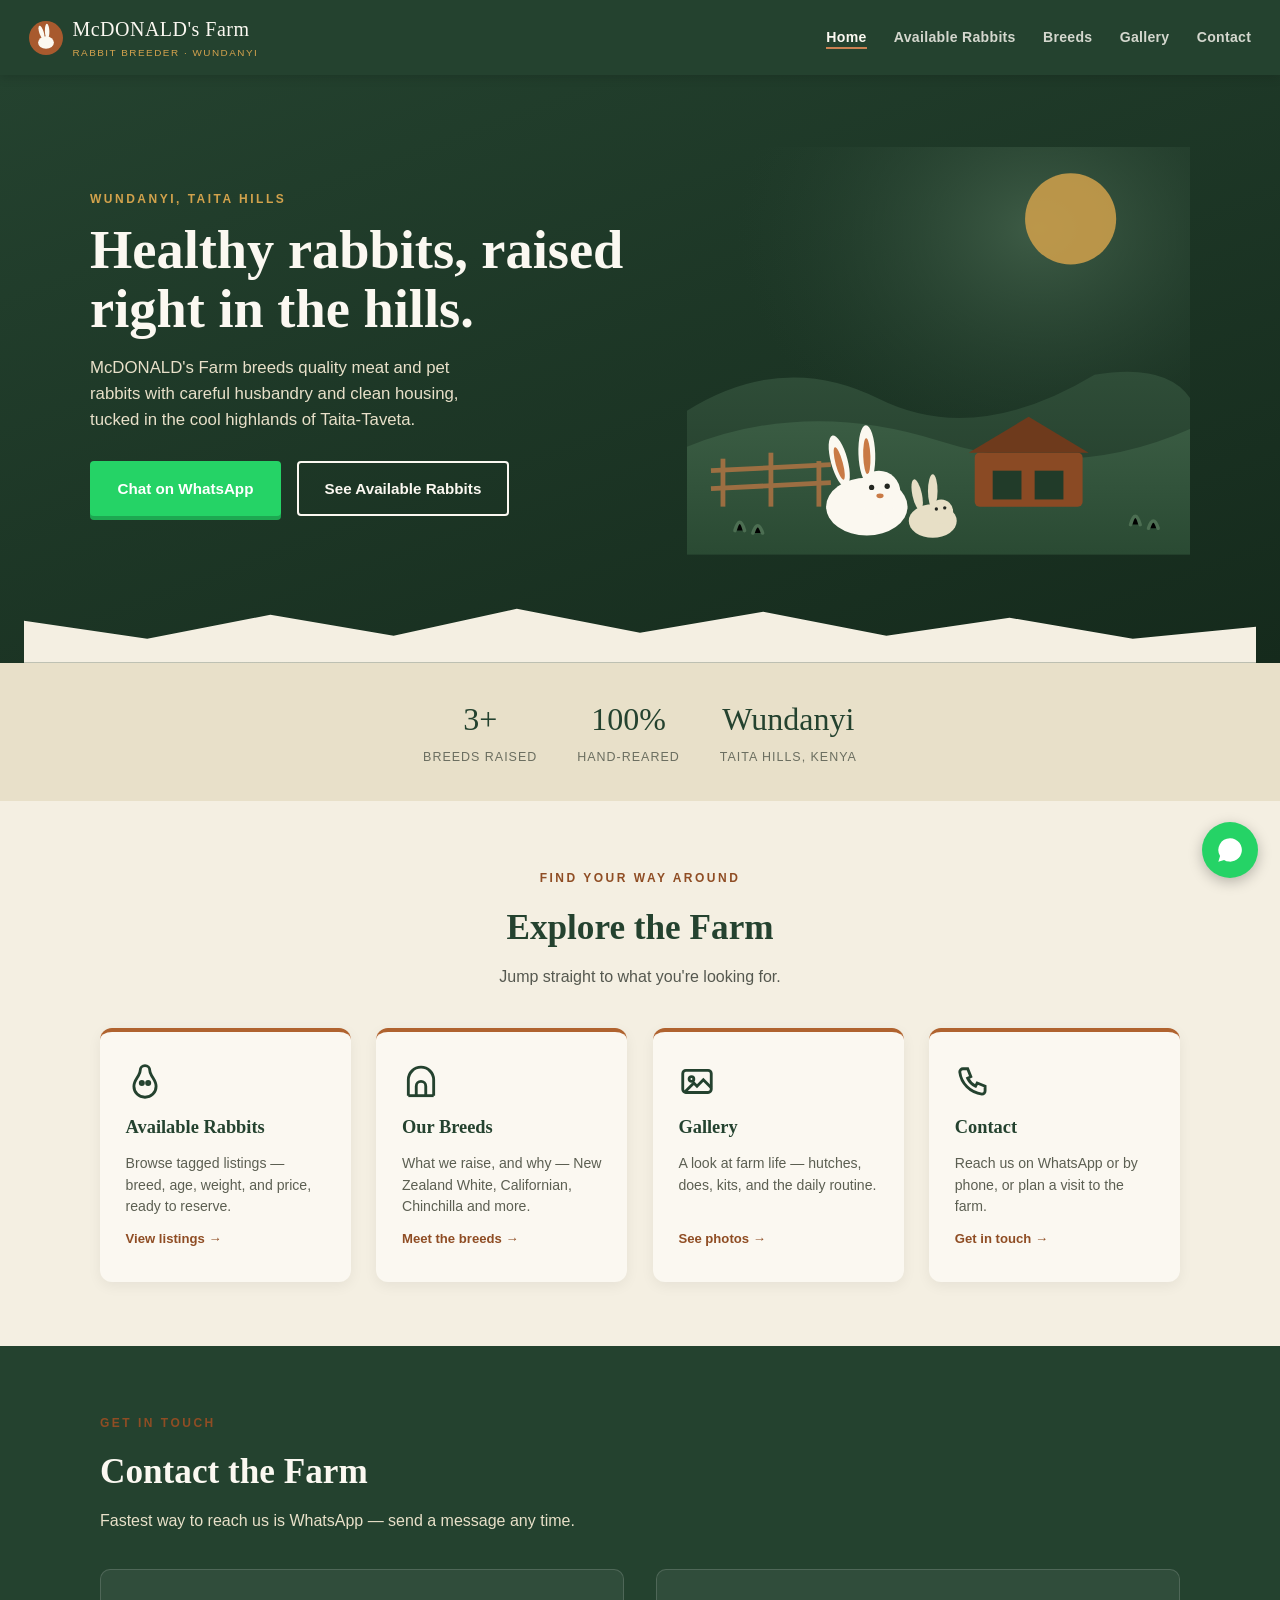
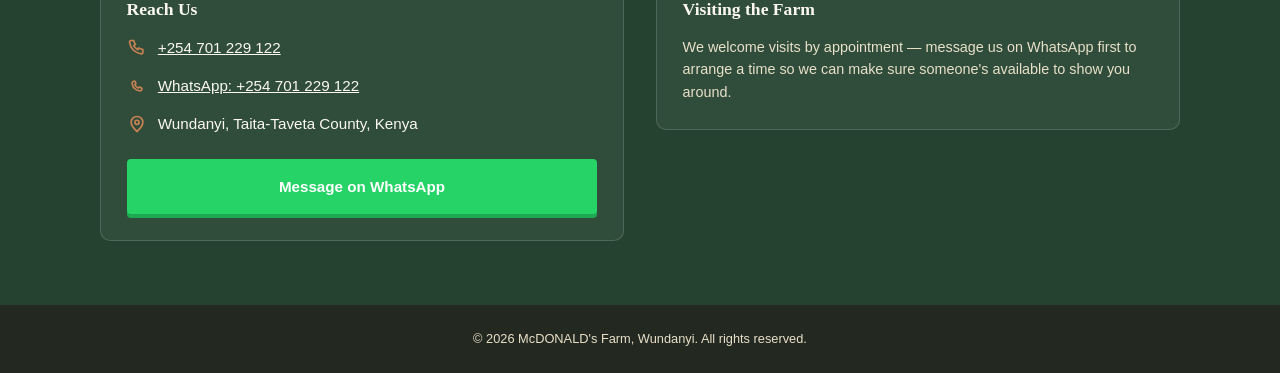
==== index.html @ 30306b2a "Add files via upload" ====
<!DOCTYPE html>
<html lang="en">
<head>
<meta charset="UTF-8">
<meta name="viewport" content="width=device-width, initial-scale=1.0">
<title>McDONALD's Farm — Rabbit Breeder, Wundanyi</title>
<link rel="stylesheet" href="styles.css">
</head>
<body>

<header>
  <a class="brand" href="index.html">
    <svg class="mark" viewBox="0 0 60 60" xmlns="http://www.w3.org/2000/svg">
      <circle cx="30" cy="30" r="30" fill="#A85A2E"/>
      <ellipse cx="30" cy="38" rx="14" ry="11" fill="#FBF8F0"/>
      <ellipse cx="22" cy="20" rx="4" ry="12" fill="#FBF8F0" transform="rotate(-18 22 20)"/>
      <ellipse cx="32" cy="18" rx="4" ry="13" fill="#FBF8F0" transform="rotate(-2 32 18)"/>
    </svg>
    <span>McDONALD's Farm<small>Rabbit Breeder · Wundanyi</small></span>
  </a>
  <button class="nav-toggle" id="navToggle" aria-label="Toggle menu">&#9776;</button>
  <nav>
    <ul id="navList">
      <li><a href="index.html" class="active">Home</a></li>
      <li><a href="rabbits.html">Available Rabbits</a></li>
      <li><a href="breeds.html">Breeds</a></li>
      <li><a href="gallery.html">Gallery</a></li>
      <li><a href="#contact">Contact</a></li>
    </ul>
  </nav>
</header>

<section class="hero">
  <div class="hero-inner">
    <div>
      <div class="eyebrow" style="color:#D2A24C;">Wundanyi, Taita Hills</div>
      <h1>Healthy rabbits, raised right in the hills.</h1>
      <p class="lede">McDONALD's Farm breeds quality meat and pet rabbits with careful husbandry and clean housing, tucked in the cool highlands of Taita-Taveta.</p>
      <div style="display:flex; gap:1rem; flex-wrap:wrap;">
        <a class="btn btn-whatsapp" href="https://wa.me/254701229122" target="_blank" rel="noopener">Chat on WhatsApp</a>
        <a class="btn btn-outline" href="rabbits.html">See Available Rabbits</a>
      </div>
    </div>

    <div class="hero-scene">
      <svg viewBox="0 0 420 340" xmlns="http://www.w3.org/2000/svg">
        <!-- sky glow -->
        <defs>
          <radialGradient id="glow" cx="70%" cy="20%" r="60%">
            <stop offset="0%" stop-color="#3E5C46"/>
            <stop offset="100%" stop-color="#25402F" stop-opacity="0"/>
          </radialGradient>
          <linearGradient id="hillA" x1="0" y1="0" x2="0" y2="1">
            <stop offset="0%" stop-color="#2F4D38"/>
            <stop offset="100%" stop-color="#213B29"/>
          </linearGradient>
          <linearGradient id="hillB" x1="0" y1="0" x2="0" y2="1">
            <stop offset="0%" stop-color="#3A5C43"/>
            <stop offset="100%" stop-color="#2A4A33"/>
          </linearGradient>
        </defs>
        <rect width="420" height="340" fill="url(#glow)"/>
        <!-- sun -->
        <circle cx="320" cy="60" r="38" fill="#D2A24C" opacity="0.85"/>
        <!-- hills -->
        <path d="M0 220 Q80 170 160 210 T340 190 Q400 180 420 210 L420 340 L0 340 Z" fill="url(#hillA)"/>
        <path d="M0 250 Q100 210 210 245 T420 235 L420 340 L0 340 Z" fill="url(#hillB)"/>
        <!-- fence -->
        <g stroke="#C97A45" stroke-width="4" opacity="0.7">
          <line x1="30" y1="300" x2="30" y2="260"/>
          <line x1="70" y1="300" x2="70" y2="255"/>
          <line x1="110" y1="300" x2="110" y2="262"/>
          <line x1="20" y1="270" x2="120" y2="265"/>
          <line x1="20" y1="285" x2="120" y2="280"/>
        </g>
        <!-- hutch -->
        <g>
          <rect x="240" y="255" width="90" height="45" rx="4" fill="#8A4A24"/>
          <polygon points="235,255 285,225 335,255" fill="#6E3A1C"/>
          <rect x="255" y="270" width="24" height="24" fill="#213B29"/>
          <rect x="290" y="270" width="24" height="24" fill="#213B29"/>
        </g>
        <!-- rabbit family -->
        <g>
          <ellipse cx="150" cy="300" rx="34" ry="24" fill="#FBF8F0"/>
          <ellipse cx="127" cy="262" rx="7" ry="22" fill="#FBF8F0" transform="rotate(-15 127 262)"/>
          <ellipse cx="150" cy="256" rx="7" ry="24" fill="#FBF8F0" transform="rotate(-2 150 256)"/>
          <ellipse cx="127" cy="264" rx="3" ry="14" fill="#C97A45" transform="rotate(-15 127 264)"/>
          <ellipse cx="150" cy="258" rx="3" ry="15" fill="#C97A45" transform="rotate(-2 150 258)"/>
          <circle cx="160" cy="288" r="18" fill="#FBF8F0"/>
          <circle cx="154" cy="284" r="2.2" fill="#242721"/>
          <circle cx="167" cy="283" r="2.2" fill="#242721"/>
          <ellipse cx="161" cy="291" rx="3" ry="2" fill="#C97A45"/>
        </g>
        <g>
          <ellipse cx="205" cy="312" rx="20" ry="14" fill="#E7DFC6"/>
          <ellipse cx="192" cy="290" rx="4" ry="13" fill="#E7DFC6" transform="rotate(-12 192 290)"/>
          <ellipse cx="205" cy="287" rx="4" ry="14" fill="#E7DFC6" transform="rotate(0 205 287)"/>
          <circle cx="212" cy="304" r="10" fill="#E7DFC6"/>
          <circle cx="208" cy="302" r="1.4" fill="#242721"/>
          <circle cx="215" cy="301" r="1.4" fill="#242721"/>
        </g>
        <!-- grass tufts -->
        <g stroke="#4C6E52" stroke-width="3" stroke-linecap="round">
          <path d="M40 320 q4 -14 8 0"/>
          <path d="M55 322 q4 -12 8 0"/>
          <path d="M370 315 q4 -14 8 0"/>
          <path d="M385 318 q4 -12 8 0"/>
        </g>
      </svg>
    </div>
  </div>
  <div class="hero-wave"></div>
</section>

<div class="stat-strip">
  <div class="stat"><span class="num">3+</span><span class="label">Breeds Raised</span></div>
  <div class="stat"><span class="num">100%</span><span class="label">Hand-Reared</span></div>
  <div class="stat"><span class="num">Wundanyi</span><span class="label">Taita Hills, Kenya</span></div>
</div>

<section>
  <div class="section-inner">
    <div class="section-head" style="margin:0 auto 2.4rem; text-align:center; max-width:60ch;">
      <div class="eyebrow">Find Your Way Around</div>
      <h2>Explore the Farm</h2>
      <p>Jump straight to what you're looking for.</p>
    </div>
    <div class="sitemap-grid">
      <a class="map-card" href="rabbits.html">
        <svg class="icon" viewBox="0 0 24 24" fill="none" stroke="currentColor" stroke-width="1.8"><path d="M12 21c-4 0-7-3-7-7 0-3 2-5 3-7 .5-1 1-2 1-3a3 3 0 0 1 6 0c0 1 .5 2 1 3 1 2 3 4 3 7 0 4-3 7-7 7z"/><circle cx="10" cy="12" r="1"/><circle cx="14" cy="12" r="1"/></svg>
        <h3>Available Rabbits</h3>
        <p>Browse tagged listings — breed, age, weight, and price, ready to reserve.</p>
        <span class="goto">View listings &rarr;</span>
      </a>
      <a class="map-card" href="breeds.html">
        <svg class="icon" viewBox="0 0 24 24" fill="none" stroke="currentColor" stroke-width="1.8"><path d="M4 20V10a8 8 0 0 1 16 0v10"/><path d="M4 20h16"/><path d="M9 20v-6a3 3 0 0 1 6 0v6"/></svg>
        <h3>Our Breeds</h3>
        <p>What we raise, and why — New Zealand White, Californian, Chinchilla and more.</p>
        <span class="goto">Meet the breeds &rarr;</span>
      </a>
      <a class="map-card" href="gallery.html">
        <svg class="icon" viewBox="0 0 24 24" fill="none" stroke="currentColor" stroke-width="1.8"><rect x="3" y="4" width="18" height="14" rx="2"/><circle cx="8.5" cy="9.5" r="1.5"/><path d="M21 15l-5-5-4 4-2-2-6 6"/></svg>
        <h3>Gallery</h3>
        <p>A look at farm life — hutches, does, kits, and the daily routine.</p>
        <span class="goto">See photos &rarr;</span>
      </a>
      <a class="map-card" href="#contact">
        <svg class="icon" viewBox="0 0 24 24" fill="none" stroke="currentColor" stroke-width="1.8"><path d="M3 5a2 2 0 0 1 2-2h3l2 5-2 1a11 11 0 0 0 5 5l1-2 5 2v3a2 2 0 0 1-2 2A16 16 0 0 1 3 5z"/></svg>
        <h3>Contact</h3>
        <p>Reach us on WhatsApp or by phone, or plan a visit to the farm.</p>
        <span class="goto">Get in touch &rarr;</span>
      </a>
    </div>
  </div>
</section>

<section id="contact" class="contact-section">
  <div class="section-inner">
    <div class="section-head">
      <div class="eyebrow">Get In Touch</div>
      <h2>Contact the Farm</h2>
      <p>Fastest way to reach us is WhatsApp — send a message any time.</p>
    </div>
    <div class="contact-grid">
      <div class="contact-card">
        <h3>Reach Us</h3>
        <div class="contact-line">
          <svg viewBox="0 0 24 24" fill="none" stroke="currentColor" stroke-width="2"><path d="M3 5a2 2 0 0 1 2-2h3l2 5-2 1a11 11 0 0 0 5 5l1-2 5 2v3a2 2 0 0 1-2 2A16 16 0 0 1 3 5z"/></svg>
          <a href="tel:+254701229122">+254 701 229 122</a>
        </div>
        <div class="contact-line">
          <svg viewBox="0 0 24 24" fill="none" stroke="currentColor" stroke-width="2"><path d="M17.5 14.4l-2-1a1 1 0 0 0-1 .1l-1 1a8 8 0 0 1-4-4l1-1a1 1 0 0 0 .1-1l-1-2a1 1 0 0 0-1.1-.5A3 3 0 0 0 6 8.5 11.5 11.5 0 0 0 15.5 18a3 3 0 0 0 2.5-2.5 1 1 0 0 0-.5-1.1z"/></svg>
          <a href="https://wa.me/254701229122" target="_blank" rel="noopener">WhatsApp: +254 701 229 122</a>
        </div>
        <div class="contact-line">
          <svg viewBox="0 0 24 24" fill="none" stroke="currentColor" stroke-width="2"><path d="M12 21s-7-6.1-7-11a7 7 0 0 1 14 0c0 4.9-7 11-7 11z"/><circle cx="12" cy="10" r="2.5"/></svg>
          <span>Wundanyi, Taita-Taveta County, Kenya</span>
        </div>
        <a class="btn btn-whatsapp" style="margin-top:0.6rem; width:100%; justify-content:center;" href="https://wa.me/254701229122?text=Hi%2C%20I%27d%20like%20to%20know%20more%20about%20your%20rabbits" target="_blank" rel="noopener">Message on WhatsApp</a>
      </div>
      <div class="contact-card">
        <h3>Visiting the Farm</h3>
        <p style="font-size:0.9rem; color:var(--sand-dark);">We welcome visits by appointment — message us on WhatsApp first to arrange a time so we can make sure someone's available to show you around.</p>
      </div>
    </div>
  </div>
</section>

<footer class="site-footer">
  &copy; <span id="year"></span> McDONALD's Farm, Wundanyi. All rights reserved.
</footer>

<a class="whatsapp-float" href="https://wa.me/254701229122" target="_blank" rel="noopener" aria-label="Chat on WhatsApp">
  <svg viewBox="0 0 24 24"><path d="M17.5 14.4l-2-1a1 1 0 0 0-1 .1l-1 1a8 8 0 0 1-4-4l1-1a1 1 0 0 0 .1-1l-1-2a1 1 0 0 0-1.1-.5A3 3 0 0 0 6 8.5 11.5 11.5 0 0 0 15.5 18a3 3 0 0 0 2.5-2.5 1 1 0 0 0-.5-1.1zM12 2a10 10 0 0 0-8.5 15.2L2 22l4.9-1.5A10 10 0 1 0 12 2z"/></svg>
</a>

<script src="script.js"></script>
</body>
</html>
---- styles.css ----
/* ===== PALETTE: Forest Green (Refined) ===== */
/* To use: rename this file to styles.css in your farm-site folder */

:root{
  --forest:#24422F;
  --forest-dark:#152A1C;
  --clay:#B0632F;
  --clay-dark:#8F4D24;
  --clay-light:#CB8253;
  --sand:#F4EFE2;
  --sand-dark:#E8E0C9;
  --charcoal:#232821;
  --cream-text:#FBF8F1;
  --gold:#D3A24E;
  --font-display: 'Rockwell', 'Roboto Slab', 'Georgia', serif;
  --font-body: 'Helvetica Neue', Arial, sans-serif;
  --font-mono: 'Courier New', monospace;
}

*{box-sizing:border-box; margin:0; padding:0;}
html{scroll-behavior:smooth;}
body{
  font-family: var(--font-body);
  background: var(--sand);
  color: var(--charcoal);
  line-height:1.55;
}
a{color:inherit;}
img{max-width:100%; display:block;}

/* ===== NAV ===== */
header{
  position:sticky; top:0; z-index:100;
  background: var(--forest);
  color: var(--cream-text);
  display:flex; align-items:center; justify-content:space-between;
  padding: 0.9rem 1.8rem;
  box-shadow: 0 2px 10px rgba(0,0,0,0.15);
}
.brand{
  font-family: var(--font-display);
  font-size: 1.25rem;
  letter-spacing: 0.5px;
  text-decoration:none;
  display:flex; align-items:center; gap:0.6rem;
}
.brand .mark{
  width:34px; height:34px; flex-shrink:0;
}
.brand small{
  display:block;
  font-family: var(--font-body);
  font-size: 0.62rem;
  font-weight:400;
  letter-spacing: 1.5px;
  text-transform:uppercase;
  color: var(--gold);
}
nav ul{
  list-style:none;
  display:flex;
  gap:1.7rem;
}
nav a{
  text-decoration:none;
  font-size:0.88rem;
  font-weight:600;
  letter-spacing:0.3px;
  color: var(--cream-text);
  opacity:0.82;
  transition: opacity 0.2s;
  padding-bottom:2px;
  border-bottom: 2px solid transparent;
}
nav a:hover, nav a.active{opacity:1; border-bottom-color: var(--clay-light);}
.nav-toggle{display:none; background:none; border:none; color:var(--cream-text); font-size:1.6rem; cursor:pointer;}

@media (max-width:780px){
  nav ul{
    position:absolute; top:100%; left:0; right:0;
    background:var(--forest);
    flex-direction:column;
    padding:1rem 1.8rem 1.4rem;
    gap:1rem;
    display:none;
  }
  nav ul.open{display:flex;}
  .nav-toggle{display:block;}
}

/* ===== PAGE HEADER (for interior pages) ===== */
.page-banner{
  position:relative;
  background: linear-gradient(160deg, var(--forest) 0%, var(--forest-dark) 100%);
  color: var(--cream-text);
  padding: 3.2rem 1.5rem 3.6rem;
  overflow:hidden;
  text-align:center;
}
.page-banner::after{
  content:"";
  position:absolute; left:0; right:0; bottom:-1px; height:40px;
  background: var(--sand);
  clip-path: polygon(0 100%, 100% 100%, 100% 0, 92% 60%, 84% 10%, 76% 55%, 68% 5%, 60% 50%, 52% 8%, 44% 55%, 36% 10%, 28% 60%, 20% 5%, 12% 55%, 4% 15%, 0 45%);
}
.page-banner .eyebrow{color:var(--gold); justify-content:center; display:flex;}
.page-banner h1{
  font-family:var(--font-display);
  font-size:clamp(2rem, 4.5vw, 2.8rem);
  margin-bottom:0.6rem;
}
.page-banner p{
  color: var(--sand-dark);
  max-width:52ch;
  margin: 0 auto;
}

/* ===== SECTION SHELL ===== */
section{ padding: 4rem 1.5rem; }
.section-inner{ max-width:1080px; margin:0 auto; }
.section-head{ margin-bottom:2.2rem; max-width:62ch; }
.eyebrow{
  font-size:0.75rem;
  letter-spacing:2.5px;
  text-transform:uppercase;
  color: var(--clay);
  font-weight:700;
  margin-bottom:0.8rem;
  display:inline-block;
}
.section-head .eyebrow{color:var(--clay-dark);}
.section-head h2{
  font-family: var(--font-display);
  font-size: clamp(1.6rem, 3.5vw, 2.2rem);
  color: var(--forest);
  margin-bottom:0.6rem;
}
.section-head p{ color:#55584f; }

.btn{
  display:inline-flex;
  align-items:center;
  gap:0.6rem;
  padding: 0.85rem 1.6rem;
  border-radius: 4px;
  font-weight:700;
  font-size:0.95rem;
  text-decoration:none;
  border: 2px solid transparent;
  cursor:pointer;
  transition: transform 0.15s ease, box-shadow 0.15s ease;
}
.btn:hover{transform: translateY(-2px);}
.btn-clay{ background: var(--clay); color: var(--cream-text); box-shadow: 0 4px 0 var(--clay-dark); }
.btn-clay:hover{ box-shadow: 0 6px 0 var(--clay-dark); }
.btn-whatsapp{ background: #25D366; color: #ffffff; box-shadow: 0 4px 0 #1DA851; }
.btn-whatsapp:hover{ box-shadow: 0 6px 0 #1DA851; }
.btn-outline{ background:transparent; border-color: var(--cream-text); color:var(--cream-text); }
.btn-outline-dark{ background:transparent; border-color: var(--forest); color:var(--forest); }

/* ===== HOME HERO ===== */
.hero{
  position:relative;
  background: linear-gradient(160deg, var(--forest) 0%, var(--forest-dark) 100%);
  color: var(--cream-text);
  padding: 4.5rem 1.5rem 0;
  overflow:hidden;
}
.hero-inner{
  max-width: 1100px;
  margin:0 auto;
  display:grid;
  grid-template-columns: 1.05fr 0.95fr;
  gap: 2.5rem;
  align-items:center;
  padding-bottom: 3rem;
}
@media (max-width:850px){
  .hero-inner{grid-template-columns:1fr; text-align:center; padding-bottom:2rem;}
}
.hero h1{
  font-family: var(--font-display);
  font-size: clamp(2.2rem, 5vw, 3.4rem);
  line-height:1.08;
  margin-bottom:1rem;
}
.hero p.lede{
  font-size:1.05rem;
  color: var(--sand-dark);
  max-width:40ch;
  margin-bottom:1.8rem;
}
@media (max-width:850px){ .hero p.lede{margin-left:auto; margin-right:auto;} }
.hero-scene{ position:relative; }
.hero-scene svg{ width:100%; height:auto; display:block; }

.hero-wave{
  position:relative; height:60px;
  background: var(--sand);
  clip-path: polygon(0 100%, 100% 100%, 100% 40%, 90% 60%, 80% 25%, 70% 55%, 60% 15%, 50% 50%, 40% 10%, 30% 55%, 20% 20%, 10% 60%, 0 30%);
}

/* ===== STAT STRIP ===== */
.stat-strip{
  display:flex; flex-wrap:wrap; justify-content:center; gap:2.5rem;
  background: var(--sand-dark);
  padding: 2rem 1.5rem;
}
.stat{ text-align:center; }
.stat .num{
  font-family:var(--font-display);
  font-size:2rem;
  color: var(--forest);
  display:block;
}
.stat .label{
  font-size:0.78rem;
  text-transform:uppercase;
  letter-spacing:1px;
  color:#6b6e60;
}

/* ===== SITE MAP CARDS ===== */
.sitemap-grid{
  display:grid;
  grid-template-columns: repeat(auto-fit, minmax(230px, 1fr));
  gap:1.6rem;
}
.map-card{
  position:relative;
  background: var(--cream-text);
  border-radius: 12px;
  padding: 2rem 1.6rem;
  text-decoration:none;
  color: var(--charcoal);
  box-shadow: 0 4px 14px rgba(0,0,0,0.06);
  border-top: 4px solid var(--clay);
  transition: transform 0.2s ease, box-shadow 0.2s ease;
  display:flex; flex-direction:column; gap:0.7rem;
}
.map-card:hover{ transform: translateY(-4px); box-shadow: 0 10px 24px rgba(0,0,0,0.1); }
.map-card .icon{ width:38px; height:38px; color: var(--forest); }
.map-card h3{ font-family:var(--font-display); font-size:1.15rem; color:var(--forest); }
.map-card p{ font-size:0.88rem; color:#5c5f52; flex-grow:1; }
.map-card .goto{ font-size:0.82rem; font-weight:700; color: var(--clay-dark); }

/* ===== EAR-TAG CARDS (Available Rabbits) ===== */
.tag-grid{
  display:grid;
  grid-template-columns: repeat(auto-fill, minmax(250px, 1fr));
  gap: 1.6rem;
}
.ear-tag{
  position:relative;
  background: var(--cream-text);
  border-radius: 6px 16px 16px 6px;
  padding: 1.4rem 1.3rem 1.3rem 1.7rem;
  box-shadow: 0 3px 10px rgba(0,0,0,0.08);
  border-left: 6px solid var(--clay);
}
.ear-tag::before{
  content:"";
  position:absolute;
  left:-11px; top:22px;
  width:16px; height:16px;
  background: var(--forest);
  border-radius:50%;
  border: 3px solid var(--sand);
}
.ear-tag .tag-id{
  font-family: var(--font-mono);
  font-size:0.72rem;
  letter-spacing:1px;
  color: var(--clay-dark);
  font-weight:700;
  text-transform:uppercase;
}
.ear-tag h3{
  font-family: var(--font-display);
  font-size:1.2rem;
  color: var(--forest);
  margin: 0.3rem 0 0.5rem;
}
.ear-tag .meta{
  display:flex;
  flex-wrap:wrap;
  gap: 0.4rem 0.9rem;
  font-size:0.85rem;
  color:#55584f;
  margin-bottom:0.9rem;
}
.ear-tag .price{
  font-weight:700;
  color: var(--forest);
  font-size:1.05rem;
  margin-bottom:0.9rem;
}
.ear-tag .status{
  display:inline-block;
  font-size:0.7rem;
  font-weight:700;
  letter-spacing:0.5px;
  text-transform:uppercase;
  padding:0.2rem 0.6rem;
  border-radius:20px;
  margin-bottom:0.9rem;
}
.status.available{ background:#DCEEDD; color:#2C6B31; }
.status.reserved{ background:#F3E3C9; color:#8A5A1E; }
.ear-tag .btn{ width:100%; justify-content:center; padding:0.6rem; font-size:0.85rem; }

.placeholder-note{
  text-align:center;
  font-size:0.85rem;
  color:#7a7d70;
  margin-top:1.5rem;
  font-style:italic;
}

/* ===== BREEDS ===== */
.breed-row{
  display:grid;
  grid-template-columns: repeat(auto-fit, minmax(220px,1fr));
  gap:1.6rem;
}
.breed-card{
  background: var(--cream-text);
  border-radius:12px;
  padding:1.6rem;
  box-shadow: 0 3px 10px rgba(0,0,0,0.05);
}
.breed-card .icon{ width:46px; height:46px; margin-bottom:0.9rem; color:var(--clay); }
.breed-card h3{
  font-family: var(--font-display);
  color: var(--forest);
  margin-bottom:0.5rem;
  font-size:1.1rem;
}
.breed-card p{ font-size:0.9rem; color:#55584f; }

/* ===== GALLERY ===== */
.gallery-grid{
  display:grid;
  grid-template-columns: repeat(auto-fill, minmax(180px,1fr));
  gap:1rem;
}
.gallery-item{
  aspect-ratio:4/3;
  background: var(--sand-dark);
  border-radius:10px;
  display:flex;
  align-items:center;
  justify-content:center;
  color: var(--forest);
  opacity:0.6;
  border: 2px dashed #c8bd9c;
}
.gallery-item svg{ width:36%; height:36%; }

/* ===== CONTACT (footer block, all pages) ===== */
.contact-section{
  background: var(--forest);
  color: var(--cream-text);
}
.contact-section .section-head h2{ color: var(--cream-text); }
.contact-section .section-head p{ color: var(--sand-dark); }
.contact-grid{
  display:grid;
  grid-template-columns: 1fr 1fr;
  gap:2rem;
  align-items:start;
}
@media (max-width:700px){ .contact-grid{grid-template-columns:1fr;} }
.contact-card{
  background: rgba(255,255,255,0.06);
  border: 1px solid rgba(255,255,255,0.15);
  border-radius:10px;
  padding:1.6rem;
}
.contact-card h3{
  font-family: var(--font-display);
  margin-bottom:0.8rem;
  font-size:1.1rem;
}
.contact-line{
  display:flex; align-items:center; gap:0.7rem;
  margin-bottom:0.9rem;
  font-size:0.95rem;
}
.contact-line svg{ width:20px; height:20px; flex-shrink:0; color: var(--clay-light); }

footer.site-footer{
  background: var(--charcoal);
  color: var(--sand-dark);
  text-align:center;
  padding:1.5rem;
  font-size:0.8rem;
}

/* Floating WhatsApp button */
.whatsapp-float{
  position:fixed;
  bottom:1.4rem; right:1.4rem;
  background:#25D366;
  width:56px; height:56px;
  border-radius:50%;
  display:flex; align-items:center; justify-content:center;
  box-shadow: 0 4px 14px rgba(0,0,0,0.25);
  z-index:200;
  text-decoration:none;
}
.whatsapp-float svg{ width:28px; height:28px; fill:white; }

@media (prefers-reduced-motion: reduce){
  html{scroll-behavior:auto;}
  .btn:hover, .map-card:hover{transform:none;}
}
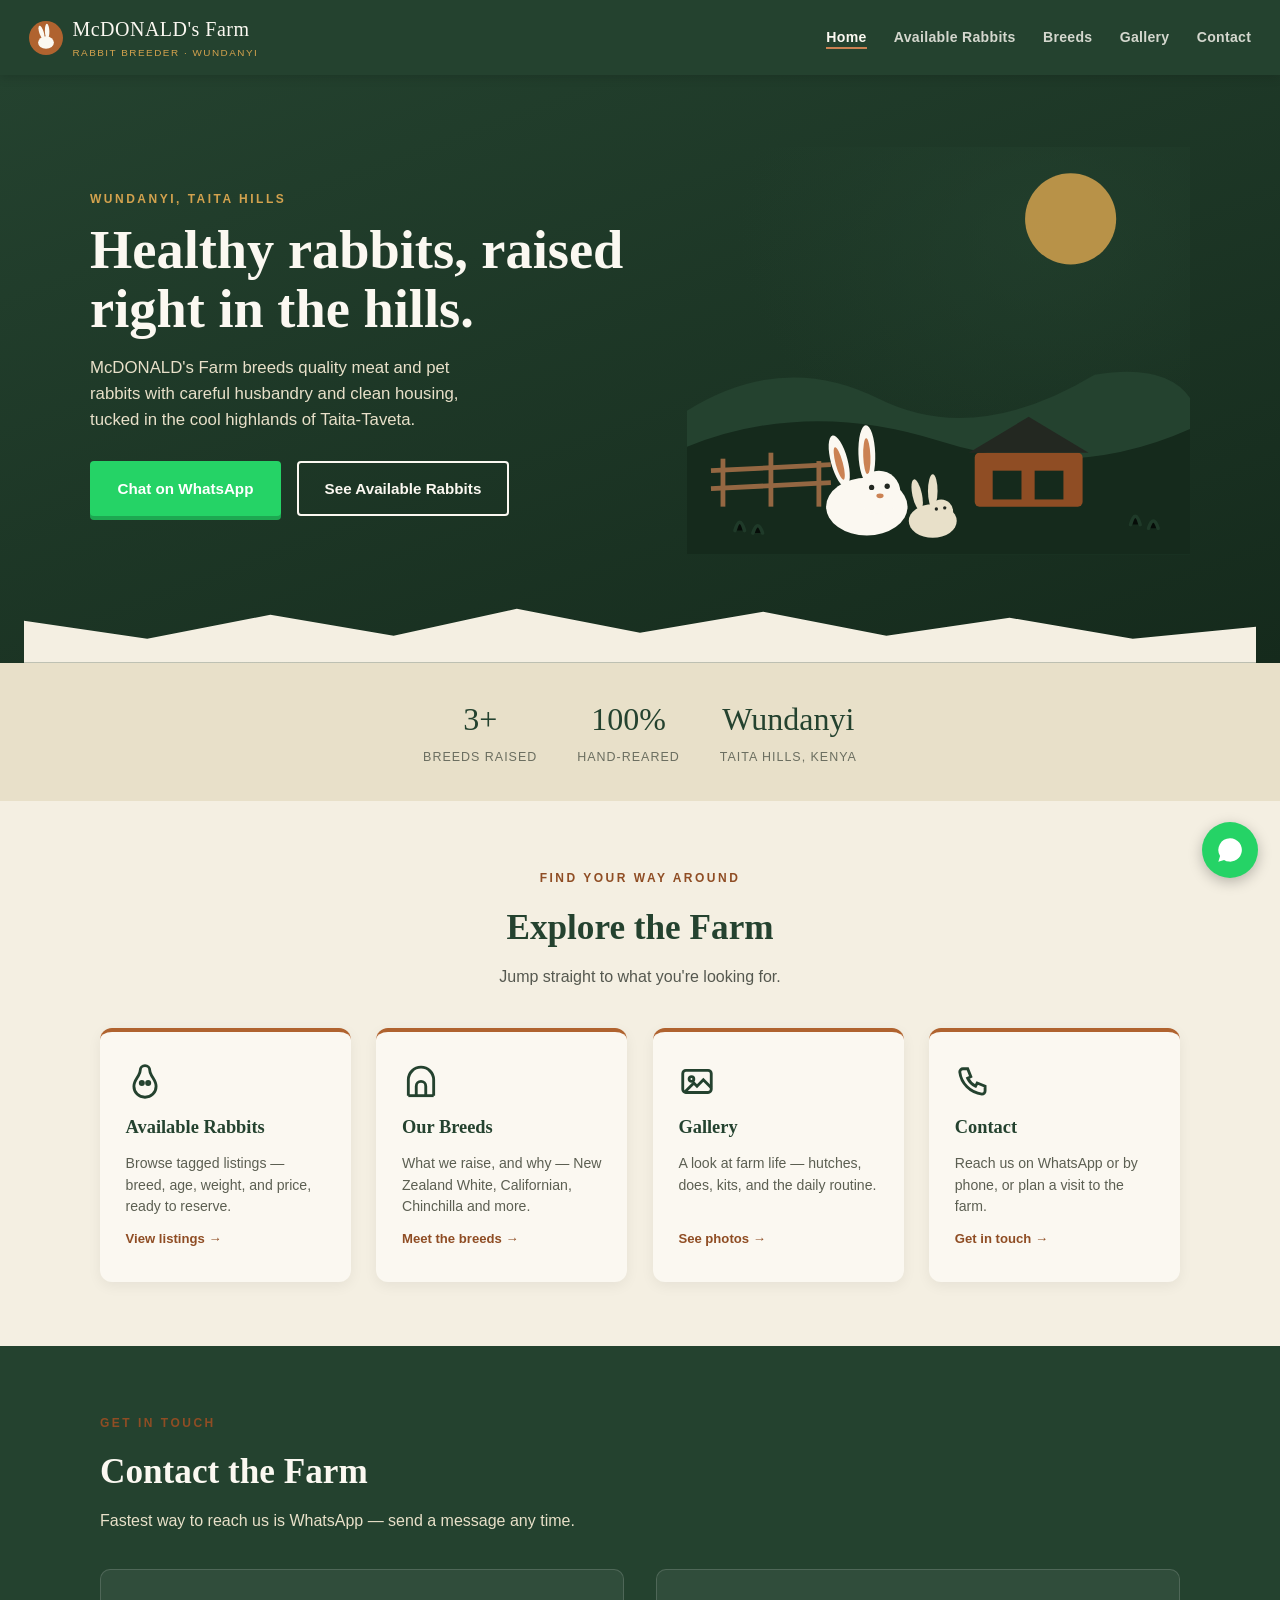
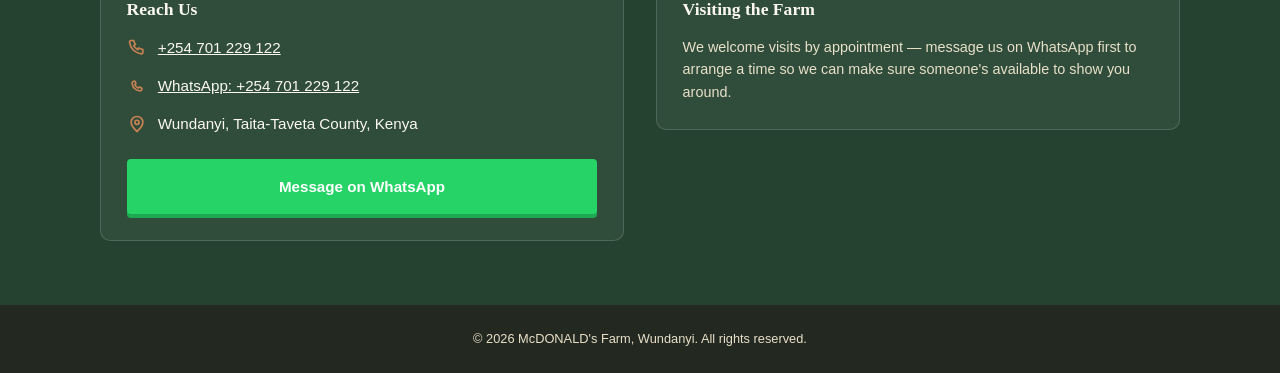
==== commit c3ed60a7: "Add files via upload" ====
--- a/index.html
+++ b/index.html
@@ -3,7 +3,37 @@
 <head>
 <meta charset="UTF-8">
 <meta name="viewport" content="width=device-width, initial-scale=1.0">
-<title>McDONALD's Farm — Rabbit Breeder, Wundanyi</title>
+<title>Rabbit Breeder in Kenya - Wundanyi | McDONALD's Farm</title>
+<meta name="description" content="McDONALD's Farm is a rabbit breeder based in Wundanyi, Taita-Taveta County, Kenya. Browse available rabbits, breeds raised, and reach us directly on WhatsApp.">
+<link rel="canonical" href="https://macdonaldmw-stack.github.io/super-rabbit-farm/index.html">
+
+<meta property="og:type" content="website">
+<meta property="og:title" content="McDONALD's Farm — Rabbit Breeder, Wundanyi">
+<meta property="og:description" content="Healthy meat and pet rabbits raised in the Taita Hills. Browse available rabbits and message us directly on WhatsApp.">
+<meta property="og:url" content="https://macdonaldmw-stack.github.io/super-rabbit-farm/index.html">
+<meta property="og:image" content="https://macdonaldmw-stack.github.io/super-rabbit-farm/images/001b.jpg">
+<meta name="twitter:card" content="summary_large_image">
+<meta name="twitter:title" content="McDONALD's Farm — Rabbit Breeder, Wundanyi">
+<meta name="twitter:description" content="Healthy meat and pet rabbits raised in the Taita Hills. Browse available rabbits and message us directly on WhatsApp.">
+<meta name="twitter:image" content="https://macdonaldmw-stack.github.io/super-rabbit-farm/images/001b.jpg">
+
+<script type="application/ld+json">
+{
+  "@context": "https://schema.org",
+  "@type": "LocalBusiness",
+  "name": "McDONALD's Farm",
+  "description": "Rabbit breeder raising meat and pet rabbits in Wundanyi, Taita-Taveta County, Kenya.",
+  "image": "https://macdonaldmw-stack.github.io/super-rabbit-farm/images/001b.jpg",
+  "url": "https://macdonaldmw-stack.github.io/super-rabbit-farm/index.html",
+  "telephone": "+254701229122",
+  "address": {
+    "@type": "PostalAddress",
+    "addressLocality": "Wundanyi",
+    "addressRegion": "Taita-Taveta County",
+    "addressCountry": "KE"
+  }
+}
+</script>
 <link rel="stylesheet" href="styles.css">
 </head>
 <body>
@@ -11,10 +41,10 @@
 <header>
   <a class="brand" href="index.html">
     <svg class="mark" viewBox="0 0 60 60" xmlns="http://www.w3.org/2000/svg">
-      <circle cx="30" cy="30" r="30" fill="#A85A2E"/>
-      <ellipse cx="30" cy="38" rx="14" ry="11" fill="#FBF8F0"/>
-      <ellipse cx="22" cy="20" rx="4" ry="12" fill="#FBF8F0" transform="rotate(-18 22 20)"/>
-      <ellipse cx="32" cy="18" rx="4" ry="13" fill="#FBF8F0" transform="rotate(-2 32 18)"/>
+      <circle cx="30" cy="30" r="30" fill="var(--clay)"/>
+      <ellipse cx="30" cy="38" rx="14" ry="11" fill="var(--cream-text)"/>
+      <ellipse cx="22" cy="20" rx="4" ry="12" fill="var(--cream-text)" transform="rotate(-18 22 20)"/>
+      <ellipse cx="32" cy="18" rx="4" ry="13" fill="var(--cream-text)" transform="rotate(-2 32 18)"/>
     </svg>
     <span>McDONALD's Farm<small>Rabbit Breeder · Wundanyi</small></span>
   </a>
@@ -33,7 +63,7 @@
 <section class="hero">
   <div class="hero-inner">
     <div>
-      <div class="eyebrow" style="color:#D2A24C;">Wundanyi, Taita Hills</div>
+      <div class="eyebrow" style="color:var(--gold);">Wundanyi, Taita Hills</div>
       <h1>Healthy rabbits, raised right in the hills.</h1>
       <p class="lede">McDONALD's Farm breeds quality meat and pet rabbits with careful husbandry and clean housing, tucked in the cool highlands of Taita-Taveta.</p>
       <div style="display:flex; gap:1rem; flex-wrap:wrap;">
@@ -47,26 +77,18 @@
         <!-- sky glow -->
         <defs>
           <radialGradient id="glow" cx="70%" cy="20%" r="60%">
-            <stop offset="0%" stop-color="#3E5C46"/>
-            <stop offset="100%" stop-color="#25402F" stop-opacity="0"/>
+            <stop offset="0%" stop-color="var(--forest)" stop-opacity="0.6"/>
+            <stop offset="100%" stop-color="var(--forest)" stop-opacity="0"/>
           </radialGradient>
-          <linearGradient id="hillA" x1="0" y1="0" x2="0" y2="1">
-            <stop offset="0%" stop-color="#2F4D38"/>
-            <stop offset="100%" stop-color="#213B29"/>
-          </linearGradient>
-          <linearGradient id="hillB" x1="0" y1="0" x2="0" y2="1">
-            <stop offset="0%" stop-color="#3A5C43"/>
-            <stop offset="100%" stop-color="#2A4A33"/>
-          </linearGradient>
         </defs>
         <rect width="420" height="340" fill="url(#glow)"/>
         <!-- sun -->
-        <circle cx="320" cy="60" r="38" fill="#D2A24C" opacity="0.85"/>
+        <circle cx="320" cy="60" r="38" fill="var(--gold)" opacity="0.85"/>
         <!-- hills -->
-        <path d="M0 220 Q80 170 160 210 T340 190 Q400 180 420 210 L420 340 L0 340 Z" fill="url(#hillA)"/>
-        <path d="M0 250 Q100 210 210 245 T420 235 L420 340 L0 340 Z" fill="url(#hillB)"/>
+        <path d="M0 220 Q80 170 160 210 T340 190 Q400 180 420 210 L420 340 L0 340 Z" fill="var(--forest)"/>
+        <path d="M0 250 Q100 210 210 245 T420 235 L420 340 L0 340 Z" fill="var(--forest-dark)"/>
         <!-- fence -->
-        <g stroke="#C97A45" stroke-width="4" opacity="0.7">
+        <g stroke="var(--clay-light)" stroke-width="4" opacity="0.7">
           <line x1="30" y1="300" x2="30" y2="260"/>
           <line x1="70" y1="300" x2="70" y2="255"/>
           <line x1="110" y1="300" x2="110" y2="262"/>
@@ -75,33 +97,33 @@
         </g>
         <!-- hutch -->
         <g>
-          <rect x="240" y="255" width="90" height="45" rx="4" fill="#8A4A24"/>
-          <polygon points="235,255 285,225 335,255" fill="#6E3A1C"/>
-          <rect x="255" y="270" width="24" height="24" fill="#213B29"/>
-          <rect x="290" y="270" width="24" height="24" fill="#213B29"/>
+          <rect x="240" y="255" width="90" height="45" rx="4" fill="var(--clay-dark)"/>
+          <polygon points="235,255 285,225 335,255" fill="var(--charcoal)"/>
+          <rect x="255" y="270" width="24" height="24" fill="var(--forest-dark)"/>
+          <rect x="290" y="270" width="24" height="24" fill="var(--forest-dark)"/>
         </g>
         <!-- rabbit family -->
         <g>
-          <ellipse cx="150" cy="300" rx="34" ry="24" fill="#FBF8F0"/>
-          <ellipse cx="127" cy="262" rx="7" ry="22" fill="#FBF8F0" transform="rotate(-15 127 262)"/>
-          <ellipse cx="150" cy="256" rx="7" ry="24" fill="#FBF8F0" transform="rotate(-2 150 256)"/>
-          <ellipse cx="127" cy="264" rx="3" ry="14" fill="#C97A45" transform="rotate(-15 127 264)"/>
-          <ellipse cx="150" cy="258" rx="3" ry="15" fill="#C97A45" transform="rotate(-2 150 258)"/>
-          <circle cx="160" cy="288" r="18" fill="#FBF8F0"/>
-          <circle cx="154" cy="284" r="2.2" fill="#242721"/>
-          <circle cx="167" cy="283" r="2.2" fill="#242721"/>
-          <ellipse cx="161" cy="291" rx="3" ry="2" fill="#C97A45"/>
+          <ellipse cx="150" cy="300" rx="34" ry="24" fill="var(--cream-text)"/>
+          <ellipse cx="127" cy="262" rx="7" ry="22" fill="var(--cream-text)" transform="rotate(-15 127 262)"/>
+          <ellipse cx="150" cy="256" rx="7" ry="24" fill="var(--cream-text)" transform="rotate(-2 150 256)"/>
+          <ellipse cx="127" cy="264" rx="3" ry="14" fill="var(--clay-light)" transform="rotate(-15 127 264)"/>
+          <ellipse cx="150" cy="258" rx="3" ry="15" fill="var(--clay-light)" transform="rotate(-2 150 258)"/>
+          <circle cx="160" cy="288" r="18" fill="var(--cream-text)"/>
+          <circle cx="154" cy="284" r="2.2" fill="var(--charcoal)"/>
+          <circle cx="167" cy="283" r="2.2" fill="var(--charcoal)"/>
+          <ellipse cx="161" cy="291" rx="3" ry="2" fill="var(--clay-light)"/>
         </g>
         <g>
-          <ellipse cx="205" cy="312" rx="20" ry="14" fill="#E7DFC6"/>
-          <ellipse cx="192" cy="290" rx="4" ry="13" fill="#E7DFC6" transform="rotate(-12 192 290)"/>
-          <ellipse cx="205" cy="287" rx="4" ry="14" fill="#E7DFC6" transform="rotate(0 205 287)"/>
-          <circle cx="212" cy="304" r="10" fill="#E7DFC6"/>
-          <circle cx="208" cy="302" r="1.4" fill="#242721"/>
-          <circle cx="215" cy="301" r="1.4" fill="#242721"/>
+          <ellipse cx="205" cy="312" rx="20" ry="14" fill="var(--sand-dark)"/>
+          <ellipse cx="192" cy="290" rx="4" ry="13" fill="var(--sand-dark)" transform="rotate(-12 192 290)"/>
+          <ellipse cx="205" cy="287" rx="4" ry="14" fill="var(--sand-dark)" transform="rotate(0 205 287)"/>
+          <circle cx="212" cy="304" r="10" fill="var(--sand-dark)"/>
+          <circle cx="208" cy="302" r="1.4" fill="var(--charcoal)"/>
+          <circle cx="215" cy="301" r="1.4" fill="var(--charcoal)"/>
         </g>
         <!-- grass tufts -->
-        <g stroke="#4C6E52" stroke-width="3" stroke-linecap="round">
+        <g stroke="var(--forest)" stroke-width="3" stroke-linecap="round" opacity="0.7">
           <path d="M40 320 q4 -14 8 0"/>
           <path d="M55 322 q4 -12 8 0"/>
           <path d="M370 315 q4 -14 8 0"/>
